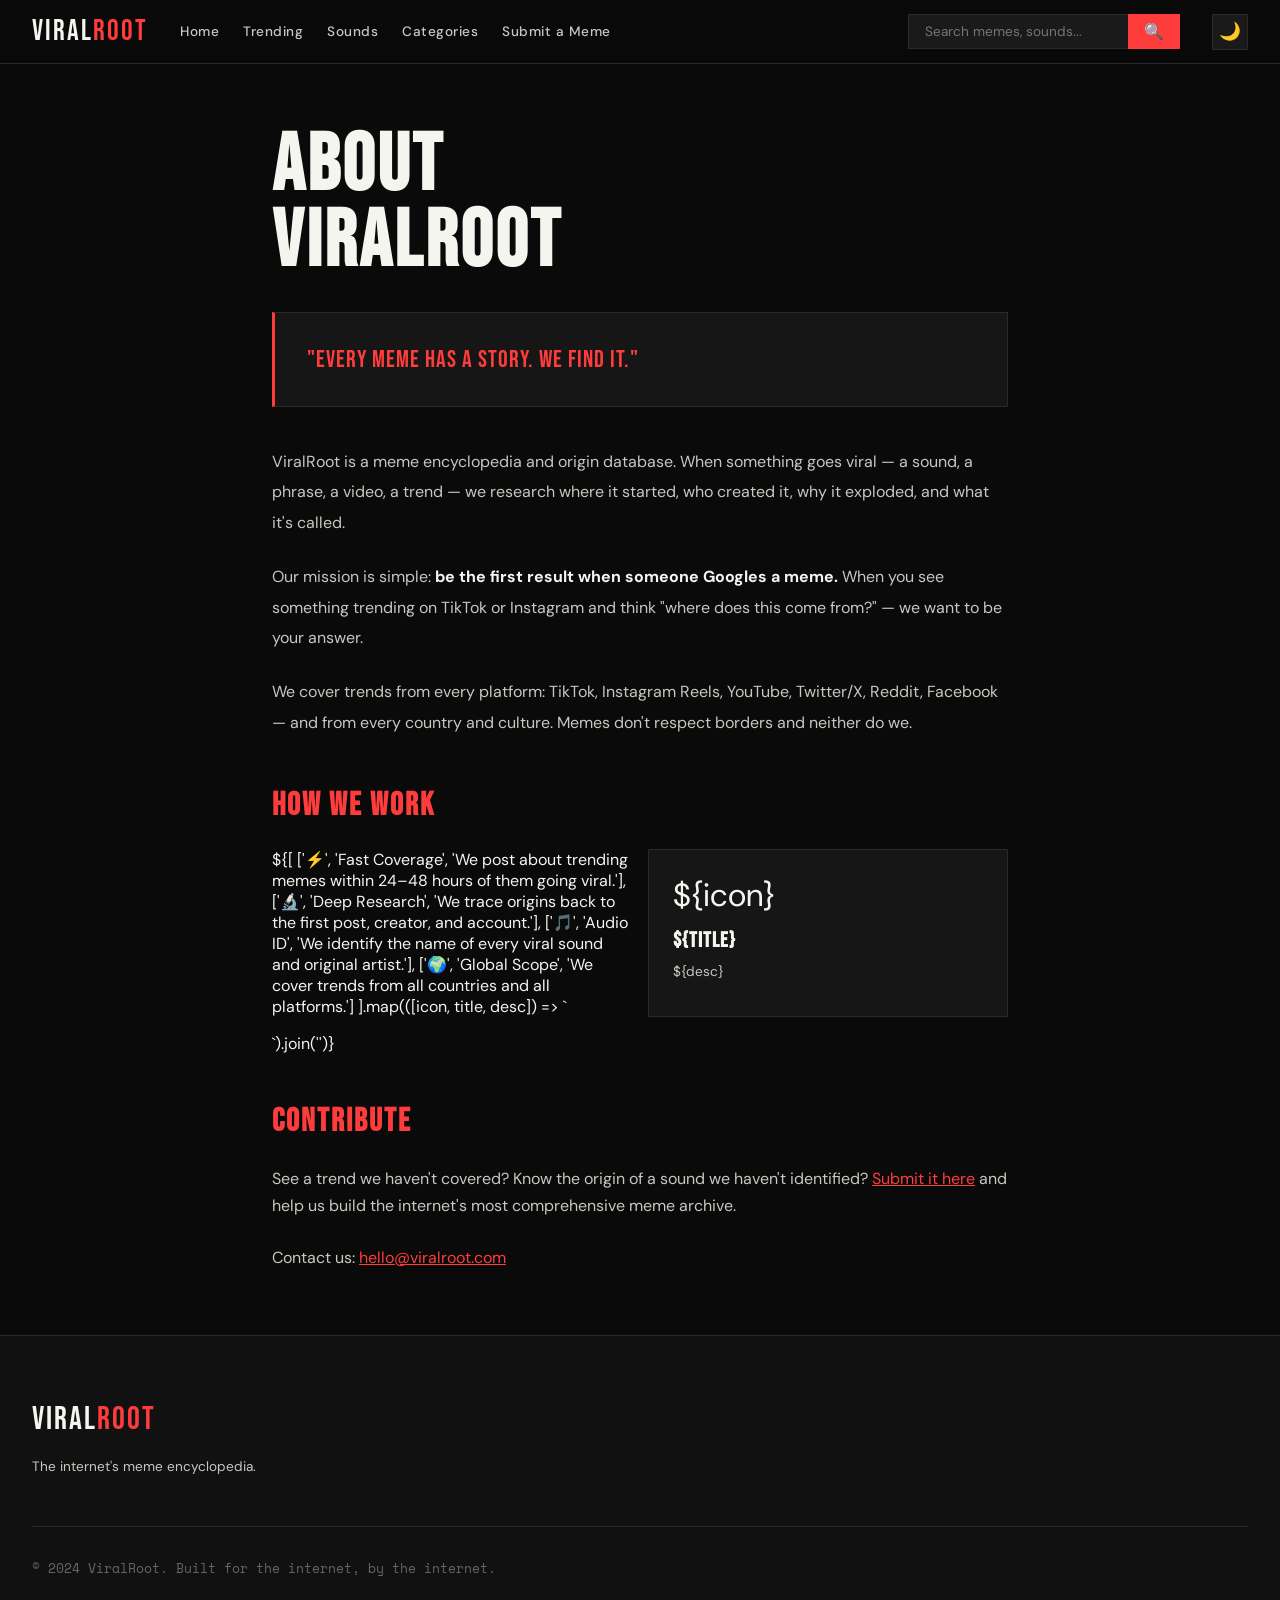
==== about.html @ 01e4698e "first commit" ====
<!DOCTYPE html>
<html lang="en">
<head>
  <meta charset="UTF-8"/>
  <meta name="viewport" content="width=device-width, initial-scale=1.0"/>
  <title>About ViralRoot — The Internet's Meme Encyclopedia</title>
  <meta name="description" content="ViralRoot documents the origin of every viral meme, trending sound, and internet trend. Built for the internet, by the internet."/>
  <link rel="preconnect" href="https://fonts.googleapis.com">
  <link href="https://fonts.googleapis.com/css2?family=Bebas+Neue&family=Space+Mono:ital,wght@0,400;0,700;1,400&family=DM+Sans:wght@300;400;500;600&display=swap" rel="stylesheet">
  <link rel="stylesheet" href="style.css"/>
</head>
<body class="dark-mode">
  <nav class="navbar">
    <a href="index.html" class="logo">VIRAL<span>ROOT</span></a>
    <div class="nav-links">
      <a href="index.html">Home</a>
      <a href="trending.html">Trending</a>
      <a href="sounds.html">Sounds</a>
      <a href="categories.html">Categories</a>
      <a href="submit.html">Submit a Meme</a>
    </div>
    <div class="nav-search">
      <input type="text" id="navSearch" placeholder="Search memes, sounds..." onkeyup="handleSearch(event)"/>
      <button onclick="goSearch()">🔍</button>
    </div>
    <button class="theme-toggle" onclick="toggleTheme()" id="themeBtn">🌙</button>
    <button class="hamburger" onclick="toggleMenu()">☰</button>
  </nav>

  <div style="max-width:800px;margin:0 auto;padding:4rem 2rem">
    <h1 style="font-family:var(--font-display);font-size:clamp(3rem,8vw,5rem);letter-spacing:3px;line-height:0.95;margin-bottom:2rem">ABOUT<br/>VIRALROOT</h1>

    <div style="background:var(--card);border:1px solid var(--border);border-left:3px solid var(--accent);padding:2rem;margin-bottom:2.5rem">
      <p style="font-family:var(--font-display);font-size:1.5rem;letter-spacing:1px;color:var(--accent)">"Every meme has a story. We find it."</p>
    </div>

    <div style="color:var(--text);line-height:1.9;font-size:1rem">
      <p style="margin-bottom:1.5rem">ViralRoot is a meme encyclopedia and origin database. When something goes viral — a sound, a phrase, a video, a trend — we research where it started, who created it, why it exploded, and what it's called.</p>
      <p style="margin-bottom:1.5rem">Our mission is simple: <strong style="color:var(--white)">be the first result when someone Googles a meme.</strong> When you see something trending on TikTok or Instagram and think "where does this come from?" — we want to be your answer.</p>
      <p style="margin-bottom:1.5rem">We cover trends from every platform: TikTok, Instagram Reels, YouTube, Twitter/X, Reddit, Facebook — and from every country and culture. Memes don't respect borders and neither do we.</p>
    </div>

    <h2 style="font-family:var(--font-display);font-size:2rem;letter-spacing:2px;margin:3rem 0 1.5rem;color:var(--accent)">HOW WE WORK</h2>
    <div style="display:grid;grid-template-columns:1fr 1fr;gap:1rem;margin-bottom:3rem">
      ${[
        ['⚡', 'Fast Coverage', 'We post about trending memes within 24–48 hours of them going viral.'],
        ['🔬', 'Deep Research', 'We trace origins back to the first post, creator, and account.'],
        ['🎵', 'Audio ID', 'We identify the name of every viral sound and original artist.'],
        ['🌍', 'Global Scope', 'We cover trends from all countries and all platforms.']
      ].map(([icon, title, desc]) => `
        <div style="background:var(--card);border:1px solid var(--border);padding:1.5rem">
          <div style="font-size:2rem;margin-bottom:0.75rem">${icon}</div>
          <h3 style="font-family:var(--font-display);font-size:1.3rem;letter-spacing:1px;margin-bottom:0.5rem">${title}</h3>
          <p style="color:var(--text);font-size:0.85rem;line-height:1.6">${desc}</p>
        </div>
      `).join('')}
    </div>

    <h2 style="font-family:var(--font-display);font-size:2rem;letter-spacing:2px;margin-bottom:1.5rem;color:var(--accent)">CONTRIBUTE</h2>
    <p style="color:var(--text);line-height:1.7;margin-bottom:1.5rem">See a trend we haven't covered? Know the origin of a sound we haven't identified? <a href="submit.html" style="color:var(--accent)">Submit it here</a> and help us build the internet's most comprehensive meme archive.</p>

    <p style="color:var(--text);line-height:1.7">Contact us: <a href="mailto:hello@viralroot.com" style="color:var(--accent)">hello@viralroot.com</a></p>
  </div>

  <footer class="footer">
    <div class="footer-top">
      <div class="footer-brand">
        <a href="index.html" class="logo">VIRAL<span>ROOT</span></a>
        <p>The internet's meme encyclopedia.</p>
      </div>
    </div>
    <div class="footer-bottom"><p>© 2024 ViralRoot. Built for the internet, by the internet.</p></div>
  </footer>

  <script src="data.js"></script>
  <script src="app.js"></script>
</body>
</html>
---- style.css ----
/* ===== VIRALROOT CSS ===== */
:root {
  --black: #0a0a0a;
  --dark: #111111;
  --dark2: #1a1a1a;
  --card: #161616;
  --border: #2a2a2a;
  --white: #f5f5f0;
  --accent: #ff3c3c;
  --accent2: #ff8c00;
  --yellow: #ffe135;
  --green: #00ff87;
  --text: #c8c8c0;
  --muted: #666;
  --font-display: 'Bebas Neue', sans-serif;
  --font-mono: 'Space Mono', monospace;
  --font-body: 'DM Sans', sans-serif;
}

* { margin: 0; padding: 0; box-sizing: border-box; }

html { scroll-behavior: smooth; }

body {
  background: var(--black);
  color: var(--white);
  font-family: var(--font-body);
  overflow-x: hidden;
}

/* ===== NAVBAR ===== */
.navbar {
  position: sticky; top: 0; z-index: 1000;
  display: flex; align-items: center; gap: 2rem;
  padding: 0 2rem; height: 64px;
  background: rgba(10,10,10,0.95);
  backdrop-filter: blur(10px);
  border-bottom: 1px solid var(--border);
}

.logo {
  font-family: var(--font-display);
  font-size: 1.8rem;
  color: var(--white);
  text-decoration: none;
  letter-spacing: 2px;
  white-space: nowrap;
}
.logo span { color: var(--accent); }

.nav-links {
  display: flex; gap: 1.5rem; flex: 1;
}
.nav-links a {
  color: var(--text);
  text-decoration: none;
  font-size: 0.85rem;
  font-weight: 500;
  letter-spacing: 0.5px;
  transition: color 0.2s;
  white-space: nowrap;
}
.nav-links a:hover, .nav-links a.active { color: var(--accent); }

.nav-search {
  display: flex; gap: 0;
}
.nav-search input {
  background: var(--dark2);
  border: 1px solid var(--border);
  border-right: none;
  color: var(--white);
  padding: 0.5rem 1rem;
  font-family: var(--font-body);
  font-size: 0.85rem;
  width: 220px;
  outline: none;
}
.nav-search input:focus { border-color: var(--accent); }
.nav-search button {
  background: var(--accent);
  border: none;
  padding: 0.5rem 1rem;
  cursor: pointer;
  font-size: 1rem;
  transition: background 0.2s;
}
.nav-search button:hover { background: #cc2a2a; }

.hamburger {
  display: none;
  background: none; border: none;
  color: var(--white); font-size: 1.5rem;
  cursor: pointer; margin-left: auto;
}

.mobile-menu {
  display: none;
  flex-direction: column;
  background: var(--dark);
  border-bottom: 1px solid var(--border);
  padding: 1rem 2rem;
}
.mobile-menu.open { display: flex; }
.mobile-menu a {
  color: var(--text);
  text-decoration: none;
  padding: 0.7rem 0;
  border-bottom: 1px solid var(--border);
  font-size: 1rem;
}
.mobile-menu a:last-child { border-bottom: none; }

/* ===== HERO ===== */
.hero {
  min-height: 90vh;
  display: flex;
  align-items: center;
  padding: 4rem 2rem;
  position: relative;
  overflow: hidden;
  background: var(--black);
}

.hero-noise {
  position: absolute; inset: 0;
  background-image: url("data:image/svg+xml,%3Csvg viewBox='0 0 256 256' xmlns='http://www.w3.org/2000/svg'%3E%3Cfilter id='noise'%3E%3CfeTurbulence type='fractalNoise' baseFrequency='0.9' numOctaves='4' stitchTiles='stitch'/%3E%3C/filter%3E%3Crect width='100%25' height='100%25' filter='url(%23noise)' opacity='0.04'/%3E%3C/svg%3E");
  opacity: 0.4;
  pointer-events: none;
}

.hero::before {
  content: '';
  position: absolute;
  top: -200px; right: -200px;
  width: 600px; height: 600px;
  background: radial-gradient(circle, rgba(255,60,60,0.12) 0%, transparent 70%);
  pointer-events: none;
}

.hero-content {
  flex: 1;
  max-width: 600px;
  animation: fadeUp 0.8s ease forwards;
}

.hero-tag {
  display: inline-block;
  background: rgba(255,60,60,0.1);
  border: 1px solid rgba(255,60,60,0.3);
  color: var(--accent);
  font-family: var(--font-mono);
  font-size: 0.75rem;
  padding: 0.4rem 1rem;
  letter-spacing: 1px;
  margin-bottom: 1.5rem;
}

.hero h1 {
  font-family: var(--font-display);
  font-size: clamp(4rem, 10vw, 8rem);
  line-height: 0.9;
  letter-spacing: 2px;
  margin-bottom: 1.5rem;
}

.hero h1 .accent { color: var(--accent); }

.hero p {
  font-size: 1.1rem;
  color: var(--text);
  line-height: 1.7;
  margin-bottom: 2rem;
  max-width: 480px;
}

.hero-search {
  display: flex;
  max-width: 500px;
  margin-bottom: 1.5rem;
}
.hero-search input {
  flex: 1;
  background: var(--dark2);
  border: 2px solid var(--border);
  border-right: none;
  color: var(--white);
  padding: 1rem 1.5rem;
  font-family: var(--font-body);
  font-size: 1rem;
  outline: none;
  transition: border-color 0.2s;
}
.hero-search input:focus { border-color: var(--accent); }
.hero-search button {
  background: var(--accent);
  border: none;
  padding: 1rem 2rem;
  color: var(--white);
  font-family: var(--font-display);
  font-size: 1.2rem;
  letter-spacing: 2px;
  cursor: pointer;
  transition: background 0.2s;
}
.hero-search button:hover { background: #cc2a2a; }

.hero-tags {
  display: flex; flex-wrap: wrap; gap: 0.5rem;
}
.hero-tags span {
  background: var(--dark2);
  border: 1px solid var(--border);
  color: var(--text);
  font-family: var(--font-mono);
  font-size: 0.75rem;
  padding: 0.35rem 0.75rem;
  cursor: pointer;
  transition: all 0.2s;
}
.hero-tags span:hover {
  border-color: var(--accent);
  color: var(--accent);
  background: rgba(255,60,60,0.05);
}

.hero-visual {
  flex: 1;
  position: relative;
  height: 500px;
  display: flex;
  align-items: center;
  justify-content: center;
}

.big-emoji {
  font-size: 10rem;
  animation: float 4s ease-in-out infinite;
  filter: drop-shadow(0 0 60px rgba(255,60,60,0.3));
}

.floating-card {
  position: absolute;
  background: var(--card);
  border: 1px solid var(--border);
  padding: 0.75rem 1.25rem;
  font-family: var(--font-mono);
  font-size: 0.8rem;
  font-weight: 700;
  letter-spacing: 1px;
  white-space: nowrap;
}
.c1 { top: 15%; left: 5%; color: var(--accent); border-color: var(--accent); animation: float 3s ease-in-out infinite; }
.c2 { top: 40%; right: 5%; color: var(--green); border-color: var(--green); animation: float 3.5s 0.5s ease-in-out infinite; }
.c3 { bottom: 20%; left: 10%; color: var(--yellow); border-color: var(--yellow); animation: float 4s 1s ease-in-out infinite; }

/* ===== TICKER ===== */
.ticker {
  background: var(--accent);
  padding: 0.75rem 0;
  overflow: hidden;
  white-space: nowrap;
}
.ticker-inner {
  display: inline-flex;
  gap: 2rem;
  animation: ticker 25s linear infinite;
  font-family: var(--font-mono);
  font-size: 0.85rem;
  font-weight: 700;
  letter-spacing: 1px;
  color: var(--white);
}
.ticker-inner span { flex-shrink: 0; }

/* ===== SECTIONS ===== */
.section {
  padding: 5rem 2rem;
  max-width: 1400px;
  margin: 0 auto;
}

.dark-section {
  background: var(--dark);
  max-width: 100%;
  padding: 5rem 2rem;
}
.dark-section > * { max-width: 1400px; margin-left: auto; margin-right: auto; }

.section-header {
  display: flex;
  justify-content: space-between;
  align-items: center;
  margin-bottom: 2.5rem;
}
.section-header h2 {
  font-family: var(--font-display);
  font-size: clamp(1.8rem, 4vw, 2.5rem);
  letter-spacing: 2px;
}
.see-all {
  color: var(--accent);
  text-decoration: none;
  font-family: var(--font-mono);
  font-size: 0.85rem;
  font-weight: 700;
  transition: letter-spacing 0.2s;
}
.see-all:hover { letter-spacing: 2px; }

/* ===== FEATURED GRID ===== */
.featured-grid {
  display: grid;
  grid-template-columns: repeat(auto-fit, minmax(320px, 1fr));
  gap: 1.5rem;
}

.featured-card {
  background: var(--card);
  border: 1px solid var(--border);
  cursor: pointer;
  transition: transform 0.2s, border-color 0.2s;
  overflow: hidden;
  text-decoration: none;
  color: inherit;
  display: block;
}
.featured-card:hover {
  transform: translateY(-4px);
  border-color: var(--accent);
}
.featured-card-img {
  height: 180px;
  background: var(--dark2);
  display: flex;
  align-items: center;
  justify-content: center;
  font-size: 5rem;
  position: relative;
  overflow: hidden;
}
.featured-card-img::after {
  content: '';
  position: absolute; inset: 0;
  background: linear-gradient(to bottom, transparent 50%, var(--card));
}
.featured-card-body { padding: 1.25rem; }
.featured-card-platform {
  font-family: var(--font-mono);
  font-size: 0.7rem;
  letter-spacing: 2px;
  color: var(--accent);
  margin-bottom: 0.5rem;
}
.featured-card h3 {
  font-family: var(--font-display);
  font-size: 1.4rem;
  letter-spacing: 1px;
  margin-bottom: 0.5rem;
  line-height: 1.2;
}
.featured-card p {
  color: var(--text);
  font-size: 0.85rem;
  line-height: 1.6;
}
.featured-card-meta {
  margin-top: 1rem;
  display: flex;
  justify-content: space-between;
  font-family: var(--font-mono);
  font-size: 0.7rem;
  color: var(--muted);
}

/* ===== MEME GRID ===== */
.meme-grid {
  display: grid;
  grid-template-columns: repeat(auto-fill, minmax(280px, 1fr));
  gap: 1rem;
  max-width: 1400px;
  margin: 0 auto;
}

.meme-card {
  background: var(--card);
  border: 1px solid var(--border);
  padding: 1.25rem;
  cursor: pointer;
  transition: all 0.2s;
  text-decoration: none;
  color: inherit;
  display: block;
}
.meme-card:hover {
  border-color: var(--accent);
  background: #1e1010;
}
.meme-card-top {
  display: flex;
  justify-content: space-between;
  align-items: flex-start;
  margin-bottom: 0.75rem;
}
.meme-card-emoji { font-size: 2.5rem; }
.meme-card-badge {
  font-family: var(--font-mono);
  font-size: 0.65rem;
  padding: 0.25rem 0.6rem;
  letter-spacing: 1px;
  font-weight: 700;
}
.badge-hot { background: var(--accent); color: var(--white); }
.badge-new { background: var(--green); color: var(--black); }
.badge-classic { background: var(--yellow); color: var(--black); }

.meme-card h3 {
  font-family: var(--font-display);
  font-size: 1.3rem;
  letter-spacing: 1px;
  margin-bottom: 0.4rem;
}
.meme-card p {
  color: var(--text);
  font-size: 0.82rem;
  line-height: 1.5;
  margin-bottom: 0.75rem;
}
.meme-card-footer {
  display: flex;
  gap: 0.5rem;
  flex-wrap: wrap;
}
.meme-tag {
  background: var(--dark2);
  border: 1px solid var(--border);
  font-size: 0.7rem;
  font-family: var(--font-mono);
  padding: 0.2rem 0.5rem;
  color: var(--text);
}

/* ===== SOUNDS GRID ===== */
.sounds-grid {
  display: grid;
  grid-template-columns: repeat(auto-fill, minmax(280px, 1fr));
  gap: 1rem;
}

.sound-card {
  background: var(--card);
  border: 1px solid var(--border);
  padding: 1.25rem;
  display: flex;
  gap: 1rem;
  align-items: center;
  cursor: pointer;
  transition: all 0.2s;
  text-decoration: none;
  color: inherit;
}
.sound-card:hover {
  border-color: var(--green);
  background: #0a1a0f;
}
.sound-icon {
  width: 56px; height: 56px;
  background: rgba(0,255,135,0.1);
  border: 1px solid var(--green);
  display: flex; align-items: center; justify-content: center;
  font-size: 1.5rem;
  flex-shrink: 0;
}
.sound-info h4 {
  font-family: var(--font-display);
  font-size: 1.1rem;
  letter-spacing: 1px;
  margin-bottom: 0.25rem;
}
.sound-info p {
  font-size: 0.78rem;
  color: var(--text);
  line-height: 1.4;
}
.sound-platform {
  font-family: var(--font-mono);
  font-size: 0.65rem;
  color: var(--green);
  letter-spacing: 1px;
  margin-top: 0.3rem;
}

/* ===== PLATFORMS ===== */
.platforms-section {
  text-align: center;
}
.platforms-section h2 {
  font-family: var(--font-display);
  font-size: clamp(2rem, 5vw, 3rem);
  letter-spacing: 3px;
  margin-bottom: 3rem;
}
.platforms-grid {
  display: grid;
  grid-template-columns: repeat(auto-fit, minmax(160px, 1fr));
  gap: 1rem;
  max-width: 900px;
  margin: 0 auto;
}
.platform-card {
  background: var(--card);
  border: 1px solid var(--border);
  padding: 2rem 1rem;
  display: flex;
  flex-direction: column;
  align-items: center;
  gap: 0.75rem;
  cursor: pointer;
  transition: all 0.2s;
  font-family: var(--font-mono);
  font-size: 0.85rem;
  font-weight: 700;
  letter-spacing: 1px;
}
.platform-card:hover {
  border-color: var(--accent);
  transform: translateY(-3px);
}
.platform-icon { font-size: 2.5rem; }

/* ===== WHY ===== */
.why-section {
  text-align: center;
}
.why-section h2 {
  font-family: var(--font-display);
  font-size: clamp(2.5rem, 6vw, 4rem);
  letter-spacing: 4px;
  margin-bottom: 3rem;
}
.why-grid {
  display: grid;
  grid-template-columns: repeat(auto-fit, minmax(200px, 1fr));
  gap: 1.5rem;
}
.why-card {
  background: var(--card);
  border: 1px solid var(--border);
  padding: 2rem 1.5rem;
  text-align: left;
}
.why-icon {
  font-size: 2rem;
  margin-bottom: 1rem;
}
.why-card h3 {
  font-family: var(--font-display);
  font-size: 1.4rem;
  letter-spacing: 1px;
  margin-bottom: 0.75rem;
}
.why-card p {
  color: var(--text);
  font-size: 0.85rem;
  line-height: 1.7;
}

/* ===== NEWSLETTER ===== */
.newsletter-section {
  background: var(--accent);
  padding: 5rem 2rem;
  text-align: center;
}
.newsletter-section h2 {
  font-family: var(--font-display);
  font-size: clamp(2rem, 5vw, 3.5rem);
  letter-spacing: 3px;
  margin-bottom: 1rem;
  color: var(--white);
}
.newsletter-section p {
  color: rgba(255,255,255,0.8);
  font-size: 1.1rem;
  margin-bottom: 2rem;
}
.newsletter-form {
  display: flex;
  max-width: 500px;
  margin: 0 auto 1rem;
}
.newsletter-form input {
  flex: 1;
  background: rgba(255,255,255,0.15);
  border: 2px solid rgba(255,255,255,0.4);
  border-right: none;
  color: var(--white);
  padding: 1rem 1.5rem;
  font-size: 1rem;
  font-family: var(--font-body);
  outline: none;
}
.newsletter-form input::placeholder { color: rgba(255,255,255,0.6); }
.newsletter-form button {
  background: var(--white);
  border: none;
  padding: 1rem 1.75rem;
  color: var(--accent);
  font-family: var(--font-display);
  font-size: 1.1rem;
  letter-spacing: 2px;
  cursor: pointer;
  transition: background 0.2s;
}
.newsletter-form button:hover { background: var(--yellow); color: var(--black); }
.newsletter-msg {
  font-family: var(--font-mono);
  font-size: 0.85rem;
  color: var(--white);
  min-height: 1.5em;
}

/* ===== FOOTER ===== */
.footer {
  background: var(--dark);
  border-top: 1px solid var(--border);
  padding: 4rem 2rem 2rem;
}
.footer-top {
  display: grid;
  grid-template-columns: 2fr 1fr 1fr 1fr;
  gap: 3rem;
  margin-bottom: 3rem;
}
.footer-brand .logo { font-size: 2rem; margin-bottom: 1rem; display: block; }
.footer-brand p {
  color: var(--text);
  font-size: 0.85rem;
  line-height: 1.7;
  max-width: 280px;
}
.footer-links h4 {
  font-family: var(--font-mono);
  font-size: 0.75rem;
  letter-spacing: 2px;
  color: var(--muted);
  margin-bottom: 1rem;
}
.footer-links a {
  display: block;
  color: var(--text);
  text-decoration: none;
  font-size: 0.9rem;
  margin-bottom: 0.6rem;
  transition: color 0.2s;
}
.footer-links a:hover { color: var(--accent); }
.footer-bottom {
  border-top: 1px solid var(--border);
  padding-top: 2rem;
  display: flex;
  justify-content: space-between;
  color: var(--muted);
  font-size: 0.8rem;
  font-family: var(--font-mono);
  flex-wrap: wrap;
  gap: 0.5rem;
}

/* ===== MEME DETAIL PAGE ===== */
.meme-detail {
  max-width: 900px;
  margin: 0 auto;
  padding: 3rem 2rem;
}
.meme-detail-header {
  margin-bottom: 2rem;
}
.detail-breadcrumb {
  font-family: var(--font-mono);
  font-size: 0.75rem;
  color: var(--muted);
  margin-bottom: 1.5rem;
}
.detail-breadcrumb a { color: var(--accent); text-decoration: none; }
.detail-badges {
  display: flex;
  gap: 0.5rem;
  margin-bottom: 1rem;
  flex-wrap: wrap;
}
.detail-badge {
  font-family: var(--font-mono);
  font-size: 0.7rem;
  letter-spacing: 1px;
  padding: 0.3rem 0.7rem;
  font-weight: 700;
}
.meme-detail h1 {
  font-family: var(--font-display);
  font-size: clamp(2.5rem, 7vw, 5rem);
  letter-spacing: 2px;
  line-height: 0.95;
  margin-bottom: 1rem;
}
.meme-detail-meta {
  display: flex;
  gap: 2rem;
  flex-wrap: wrap;
  font-family: var(--font-mono);
  font-size: 0.75rem;
  color: var(--muted);
  margin-bottom: 2rem;
  padding-bottom: 2rem;
  border-bottom: 1px solid var(--border);
}
.detail-meta-item span { color: var(--text); font-weight: 700; }

.detail-hero-emoji {
  font-size: 8rem;
  text-align: center;
  padding: 3rem;
  background: var(--dark2);
  border: 1px solid var(--border);
  margin-bottom: 2rem;
}

.detail-section {
  margin-bottom: 2.5rem;
}
.detail-section h2 {
  font-family: var(--font-display);
  font-size: 1.8rem;
  letter-spacing: 2px;
  margin-bottom: 1rem;
  color: var(--accent);
  border-left: 3px solid var(--accent);
  padding-left: 1rem;
}
.detail-section p {
  color: var(--text);
  line-height: 1.8;
  font-size: 1rem;
}

.origin-box {
  background: var(--dark2);
  border: 1px solid var(--border);
  border-left: 3px solid var(--yellow);
  padding: 1.5rem;
  margin-bottom: 2rem;
}
.origin-box h3 {
  font-family: var(--font-mono);
  font-size: 0.75rem;
  letter-spacing: 2px;
  color: var(--yellow);
  margin-bottom: 0.75rem;
}
.origin-box p {
  color: var(--white);
  line-height: 1.7;
}

.audio-box {
  background: rgba(0,255,135,0.05);
  border: 1px solid var(--green);
  padding: 1.5rem;
  display: flex;
  align-items: center;
  gap: 1.5rem;
  margin-bottom: 2rem;
}
.audio-play-btn {
  width: 60px; height: 60px;
  background: var(--green);
  border-radius: 50%;
  display: flex;
  align-items: center;
  justify-content: center;
  font-size: 1.5rem;
  cursor: pointer;
  flex-shrink: 0;
  transition: transform 0.2s;
}
.audio-play-btn:hover { transform: scale(1.1); }
.audio-info h4 {
  font-family: var(--font-display);
  font-size: 1.4rem;
  letter-spacing: 1px;
  margin-bottom: 0.3rem;
}
.audio-info p {
  color: var(--text);
  font-size: 0.85rem;
}
.audio-info .audio-artist { color: var(--green); font-family: var(--font-mono); font-size: 0.75rem; }

.viral-posts-grid {
  display: grid;
  grid-template-columns: repeat(auto-fill, minmax(200px, 1fr));
  gap: 1rem;
  margin-top: 1rem;
}
.viral-post {
  background: var(--dark2);
  border: 1px solid var(--border);
  padding: 1rem;
  font-size: 0.82rem;
  color: var(--text);
  line-height: 1.5;
}
.viral-post .post-account {
  font-family: var(--font-mono);
  font-size: 0.7rem;
  color: var(--accent);
  margin-bottom: 0.5rem;
}
.viral-post .post-stats {
  font-family: var(--font-mono);
  font-size: 0.7rem;
  color: var(--muted);
  margin-top: 0.5rem;
}

/* ===== SEARCH RESULTS ===== */
.search-page {
  max-width: 1000px;
  margin: 0 auto;
  padding: 3rem 2rem;
}
.search-title {
  font-family: var(--font-display);
  font-size: 2.5rem;
  letter-spacing: 2px;
  margin-bottom: 0.5rem;
}
.search-subtitle {
  color: var(--text);
  font-family: var(--font-mono);
  font-size: 0.85rem;
  margin-bottom: 2rem;
}
.search-bar {
  display: flex;
  margin-bottom: 3rem;
}
.search-bar input {
  flex: 1;
  background: var(--dark2);
  border: 2px solid var(--border);
  border-right: none;
  color: var(--white);
  padding: 1rem 1.5rem;
  font-family: var(--font-body);
  font-size: 1.1rem;
  outline: none;
}
.search-bar input:focus { border-color: var(--accent); }
.search-bar button {
  background: var(--accent);
  border: none;
  padding: 1rem 2rem;
  color: var(--white);
  font-family: var(--font-display);
  font-size: 1.2rem;
  letter-spacing: 2px;
  cursor: pointer;
}
.search-results { display: flex; flex-direction: column; gap: 1rem; }
.search-result-item {
  background: var(--card);
  border: 1px solid var(--border);
  padding: 1.25rem;
  display: flex;
  gap: 1rem;
  cursor: pointer;
  transition: border-color 0.2s;
  text-decoration: none;
  color: inherit;
}
.search-result-item:hover { border-color: var(--accent); }
.search-result-emoji { font-size: 3rem; flex-shrink: 0; }
.search-result-body h3 {
  font-family: var(--font-display);
  font-size: 1.4rem;
  letter-spacing: 1px;
  margin-bottom: 0.3rem;
}
.search-result-body p {
  color: var(--text);
  font-size: 0.85rem;
  line-height: 1.5;
}
.search-result-meta {
  font-family: var(--font-mono);
  font-size: 0.7rem;
  color: var(--muted);
  margin-top: 0.5rem;
}
.no-results {
  text-align: center;
  padding: 4rem;
  color: var(--text);
  font-family: var(--font-mono);
}
.no-results h3 {
  font-family: var(--font-display);
  font-size: 2rem;
  margin-bottom: 1rem;
}

/* ===== SUBMIT PAGE ===== */
.submit-page {
  max-width: 700px;
  margin: 0 auto;
  padding: 3rem 2rem;
}
.submit-page h1 {
  font-family: var(--font-display);
  font-size: 3rem;
  letter-spacing: 3px;
  margin-bottom: 0.5rem;
}
.submit-page > p {
  color: var(--text);
  margin-bottom: 3rem;
  line-height: 1.7;
}
.form-group {
  margin-bottom: 1.5rem;
}
.form-group label {
  display: block;
  font-family: var(--font-mono);
  font-size: 0.75rem;
  letter-spacing: 2px;
  color: var(--accent);
  margin-bottom: 0.5rem;
}
.form-group input,
.form-group textarea,
.form-group select {
  width: 100%;
  background: var(--dark2);
  border: 1px solid var(--border);
  color: var(--white);
  padding: 0.9rem 1.2rem;
  font-family: var(--font-body);
  font-size: 0.95rem;
  outline: none;
  transition: border-color 0.2s;
}
.form-group input:focus,
.form-group textarea:focus,
.form-group select:focus { border-color: var(--accent); }
.form-group textarea { resize: vertical; min-height: 120px; }
.form-group select option { background: var(--dark2); }
.submit-btn {
  background: var(--accent);
  border: none;
  padding: 1.2rem 3rem;
  color: var(--white);
  font-family: var(--font-display);
  font-size: 1.5rem;
  letter-spacing: 3px;
  cursor: pointer;
  transition: background 0.2s;
  width: 100%;
}
.submit-btn:hover { background: #cc2a2a; }
.submit-success {
  background: rgba(0,255,135,0.1);
  border: 1px solid var(--green);
  padding: 1.5rem;
  color: var(--green);
  font-family: var(--font-mono);
  text-align: center;
  display: none;
}

/* ===== TRENDING PAGE ===== */
.trending-page {
  max-width: 1400px;
  margin: 0 auto;
  padding: 3rem 2rem;
}
.page-hero {
  margin-bottom: 3rem;
}
.page-hero h1 {
  font-family: var(--font-display);
  font-size: clamp(3rem, 8vw, 6rem);
  letter-spacing: 3px;
  line-height: 0.95;
  margin-bottom: 1rem;
}
.page-hero p {
  color: var(--text);
  font-size: 1.1rem;
  max-width: 500px;
}
.filter-bar {
  display: flex;
  gap: 0.5rem;
  margin-bottom: 2.5rem;
  flex-wrap: wrap;
}
.filter-btn {
  background: var(--card);
  border: 1px solid var(--border);
  color: var(--text);
  padding: 0.5rem 1.2rem;
  font-family: var(--font-mono);
  font-size: 0.78rem;
  letter-spacing: 1px;
  cursor: pointer;
  transition: all 0.2s;
}
.filter-btn:hover, .filter-btn.active {
  background: var(--accent);
  border-color: var(--accent);
  color: var(--white);
}

/* ===== SOUNDS PAGE ===== */
.sounds-page {
  max-width: 1200px;
  margin: 0 auto;
  padding: 3rem 2rem;
}
.sounds-big-grid {
  display: grid;
  grid-template-columns: repeat(auto-fill, minmax(320px, 1fr));
  gap: 1.25rem;
}
.sound-detail-card {
  background: var(--card);
  border: 1px solid var(--border);
  padding: 1.5rem;
  transition: all 0.2s;
  cursor: pointer;
  text-decoration: none;
  color: inherit;
  display: block;
}
.sound-detail-card:hover { border-color: var(--green); }
.sound-header {
  display: flex;
  align-items: center;
  gap: 1rem;
  margin-bottom: 1rem;
}
.sound-wave {
  display: flex;
  gap: 3px;
  align-items: flex-end;
  height: 30px;
}
.sound-wave span {
  width: 4px;
  background: var(--green);
  border-radius: 2px;
  animation: wave 1s ease-in-out infinite;
}
.sound-wave span:nth-child(2) { animation-delay: 0.1s; }
.sound-wave span:nth-child(3) { animation-delay: 0.2s; }
.sound-wave span:nth-child(4) { animation-delay: 0.3s; }
.sound-wave span:nth-child(5) { animation-delay: 0.4s; }

/* ===== ANIMATIONS ===== */
@keyframes fadeUp {
  from { opacity: 0; transform: translateY(30px); }
  to { opacity: 1; transform: translateY(0); }
}
@keyframes float {
  0%, 100% { transform: translateY(0); }
  50% { transform: translateY(-15px); }
}
@keyframes ticker {
  0% { transform: translateX(0); }
  100% { transform: translateX(-50%); }
}
@keyframes wave {
  0%, 100% { height: 8px; }
  50% { height: 28px; }
}

/* ===== RESPONSIVE ===== */
@media (max-width: 1024px) {
  .footer-top { grid-template-columns: 1fr 1fr; }
}
@media (max-width: 768px) {
  .nav-links, .nav-search { display: none; }
  .hamburger { display: block; }
  .hero { flex-direction: column; min-height: auto; padding: 3rem 1.5rem; }
  .hero-visual { display: none; }
  .footer-top { grid-template-columns: 1fr 1fr; }
  .footer-bottom { flex-direction: column; }
  .section { padding: 3rem 1.5rem; }
  .newsletter-form { flex-direction: column; }
  .newsletter-form input { border-right: 2px solid rgba(255,255,255,0.4); border-bottom: none; }
}
@media (max-width: 480px) {
  .footer-top { grid-template-columns: 1fr; }
  .featured-grid { grid-template-columns: 1fr; }
}

/* ===== DARK / LIGHT MODE ===== */
body.dark-mode {
  --black: #0a0a0a;
  --dark: #111111;
  --dark2: #1a1a1a;
  --card: #161616;
  --border: #2a2a2a;
  --white: #f5f5f0;
  --text: #c8c8c0;
  --muted: #666;
}
body.light-mode {
  --black: #f0f0ec;
  --dark: #e8e8e4;
  --dark2: #dcdcd8;
  --card: #ffffff;
  --border: #d0d0cc;
  --white: #111111;
  --text: #444440;
  --muted: #999;
  background: #f0f0ec;
  color: #111111;
}
body.light-mode .navbar { background: rgba(240,240,236,0.95); }
body.light-mode .ticker { background: var(--accent); }
body.light-mode .hero::before { background: radial-gradient(circle, rgba(255,60,60,0.08) 0%, transparent 70%); }
body.light-mode .featured-card { box-shadow: 0 2px 12px rgba(0,0,0,0.08); }
body.light-mode .meme-card:hover { background: #fff0f0; }
body.light-mode .sound-card:hover { background: #f0fff6; }

.theme-toggle {
  background: var(--dark2);
  border: 1px solid var(--border);
  color: var(--white);
  font-size: 1.1rem;
  width: 36px; height: 36px;
  cursor: pointer;
  transition: all 0.2s;
  display: flex; align-items: center; justify-content: center;
}
.theme-toggle:hover { border-color: var(--accent); }

/* ===== MEME OF THE DAY ===== */
.motd-section {
  padding: 0 2rem 3rem;
}
.motd-container {
  background: linear-gradient(135deg, rgba(255,60,60,0.15) 0%, rgba(255,140,0,0.1) 100%);
  border: 2px solid var(--accent);
  padding: 2.5rem;
  display: flex;
  gap: 2rem;
  align-items: center;
  position: relative;
  overflow: hidden;
}
.motd-container::before {
  content: 'MEME OF THE DAY';
  position: absolute;
  top: 0.75rem; right: 1.5rem;
  font-family: var(--font-mono);
  font-size: 0.7rem;
  letter-spacing: 3px;
  color: var(--accent);
  font-weight: 700;
}
.motd-emoji { font-size: 5rem; flex-shrink: 0; }
.motd-content { flex: 1; }
.motd-content h2 {
  font-family: var(--font-display);
  font-size: clamp(2rem, 5vw, 3.5rem);
  letter-spacing: 2px;
  line-height: 1;
  margin-bottom: 0.75rem;
}
.motd-content p {
  color: var(--text);
  font-size: 0.95rem;
  line-height: 1.7;
  margin-bottom: 1.25rem;
  max-width: 500px;
}
.motd-btn {
  display: inline-block;
  background: var(--accent);
  color: var(--white);
  text-decoration: none;
  padding: 0.75rem 2rem;
  font-family: var(--font-display);
  font-size: 1.1rem;
  letter-spacing: 2px;
  transition: background 0.2s;
}
.motd-btn:hover { background: #cc2a2a; }
.motd-meta {
  font-family: var(--font-mono);
  font-size: 0.7rem;
  color: var(--muted);
  margin-top: 0.5rem;
}

/* ===== SOCIAL SHARE BAR (floating) ===== */
.share-bar {
  position: fixed;
  right: 1.5rem;
  top: 50%;
  transform: translateY(-50%);
  display: flex;
  flex-direction: column;
  align-items: center;
  gap: 0.5rem;
  z-index: 500;
}
.share-label {
  font-family: var(--font-mono);
  font-size: 0.6rem;
  letter-spacing: 2px;
  color: var(--muted);
  writing-mode: vertical-rl;
  margin-bottom: 0.25rem;
}
.share-btn {
  width: 44px; height: 44px;
  border: 1px solid var(--border);
  background: var(--card);
  color: var(--white);
  font-size: 1rem;
  cursor: pointer;
  transition: all 0.2s;
  display: flex; align-items: center; justify-content: center;
}
.share-btn:hover { transform: scale(1.1); }
.share-twitter:hover { background: #000; border-color: #fff; }
.share-whatsapp:hover { background: #25d366; border-color: #25d366; }
.share-copy:hover { background: var(--accent); border-color: var(--accent); }
.share-reddit:hover { background: #ff4500; border-color: #ff4500; }

@media (max-width: 900px) {
  .share-bar { display: none; }
}

/* ===== DISQUS WRAP ===== */
.disqus-wrap {
  background: var(--dark);
  border-top: 1px solid var(--border);
  padding: 4rem 2rem;
}

/* ===== AD SLOT ===== */
.ad-slot {
  max-width: 900px;
  margin: 0 auto 2rem;
  padding: 0 2rem;
  text-align: center;
  min-height: 100px;
  background: var(--dark2);
  border: 1px dashed var(--border);
  display: flex; align-items: center; justify-content: center;
  color: var(--muted);
  font-family: var(--font-mono);
  font-size: 0.7rem;
  letter-spacing: 1px;
}
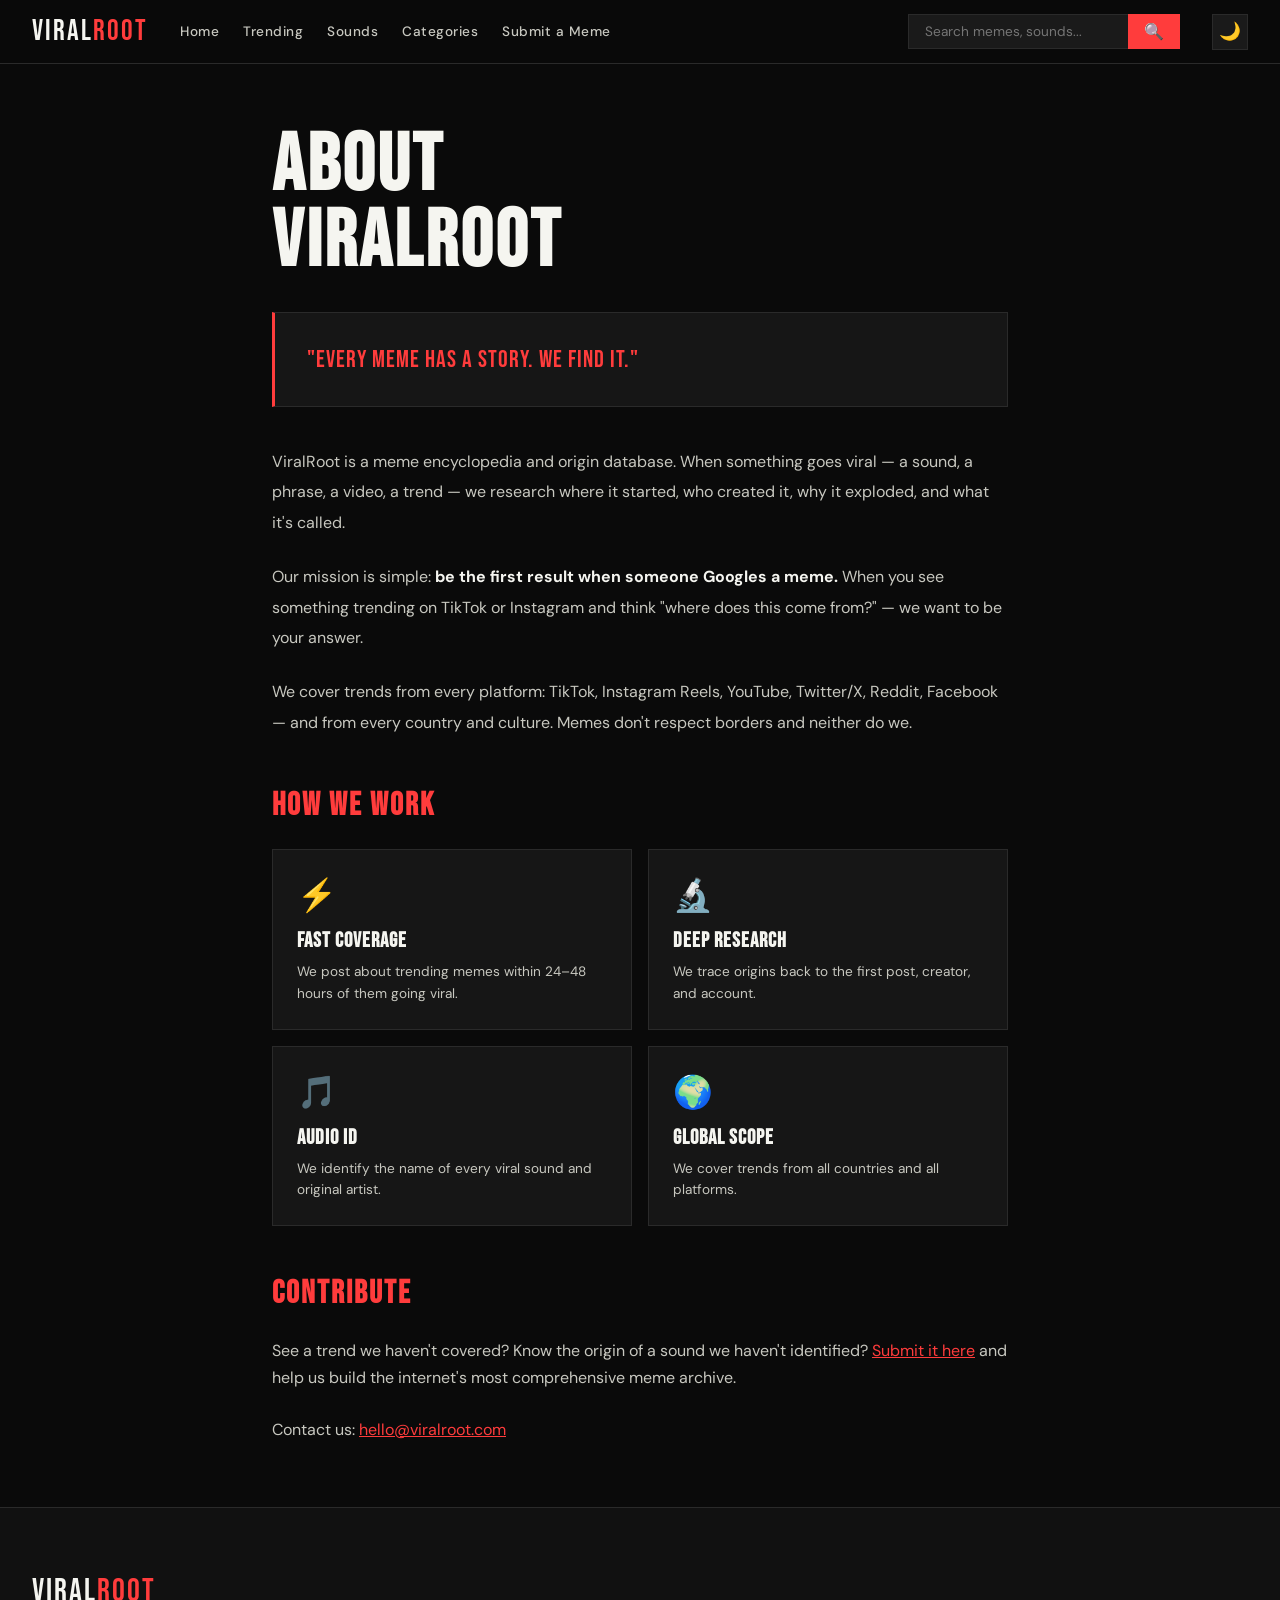
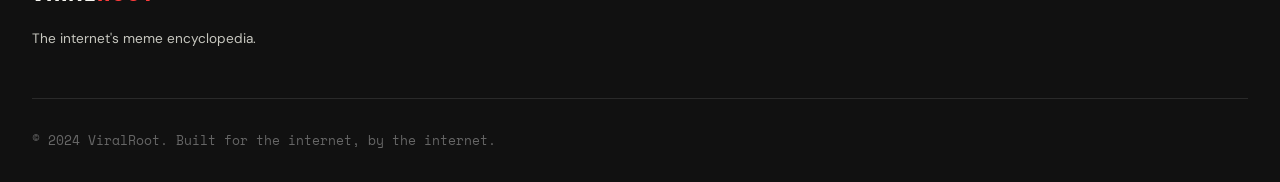
==== commit b7546a85: "anitgravity changes" ====
--- a/about.html
+++ b/about.html
@@ -26,6 +26,13 @@
     <button class="theme-toggle" onclick="toggleTheme()" id="themeBtn">🌙</button>
     <button class="hamburger" onclick="toggleMenu()">☰</button>
   </nav>
+  <div class="mobile-menu" id="mobileMenu">
+    <a href="index.html">Home</a>
+    <a href="trending.html">Trending</a>
+    <a href="sounds.html">Sounds</a>
+    <a href="categories.html">Categories</a>
+    <a href="submit.html">Submit a Meme</a>
+  </div>
 
   <div style="max-width:800px;margin:0 auto;padding:4rem 2rem">
     <h1 style="font-family:var(--font-display);font-size:clamp(3rem,8vw,5rem);letter-spacing:3px;line-height:0.95;margin-bottom:2rem">ABOUT<br/>VIRALROOT</h1>
@@ -42,18 +49,26 @@
 
     <h2 style="font-family:var(--font-display);font-size:2rem;letter-spacing:2px;margin:3rem 0 1.5rem;color:var(--accent)">HOW WE WORK</h2>
     <div style="display:grid;grid-template-columns:1fr 1fr;gap:1rem;margin-bottom:3rem">
-      ${[
-        ['⚡', 'Fast Coverage', 'We post about trending memes within 24–48 hours of them going viral.'],
-        ['🔬', 'Deep Research', 'We trace origins back to the first post, creator, and account.'],
-        ['🎵', 'Audio ID', 'We identify the name of every viral sound and original artist.'],
-        ['🌍', 'Global Scope', 'We cover trends from all countries and all platforms.']
-      ].map(([icon, title, desc]) => `
-        <div style="background:var(--card);border:1px solid var(--border);padding:1.5rem">
-          <div style="font-size:2rem;margin-bottom:0.75rem">${icon}</div>
-          <h3 style="font-family:var(--font-display);font-size:1.3rem;letter-spacing:1px;margin-bottom:0.5rem">${title}</h3>
-          <p style="color:var(--text);font-size:0.85rem;line-height:1.6">${desc}</p>
-        </div>
-      `).join('')}
+      <div style="background:var(--card);border:1px solid var(--border);padding:1.5rem">
+        <div style="font-size:2rem;margin-bottom:0.75rem">⚡</div>
+        <h3 style="font-family:var(--font-display);font-size:1.3rem;letter-spacing:1px;margin-bottom:0.5rem">Fast Coverage</h3>
+        <p style="color:var(--text);font-size:0.85rem;line-height:1.6">We post about trending memes within 24–48 hours of them going viral.</p>
+      </div>
+      <div style="background:var(--card);border:1px solid var(--border);padding:1.5rem">
+        <div style="font-size:2rem;margin-bottom:0.75rem">🔬</div>
+        <h3 style="font-family:var(--font-display);font-size:1.3rem;letter-spacing:1px;margin-bottom:0.5rem">Deep Research</h3>
+        <p style="color:var(--text);font-size:0.85rem;line-height:1.6">We trace origins back to the first post, creator, and account.</p>
+      </div>
+      <div style="background:var(--card);border:1px solid var(--border);padding:1.5rem">
+        <div style="font-size:2rem;margin-bottom:0.75rem">🎵</div>
+        <h3 style="font-family:var(--font-display);font-size:1.3rem;letter-spacing:1px;margin-bottom:0.5rem">Audio ID</h3>
+        <p style="color:var(--text);font-size:0.85rem;line-height:1.6">We identify the name of every viral sound and original artist.</p>
+      </div>
+      <div style="background:var(--card);border:1px solid var(--border);padding:1.5rem">
+        <div style="font-size:2rem;margin-bottom:0.75rem">🌍</div>
+        <h3 style="font-family:var(--font-display);font-size:1.3rem;letter-spacing:1px;margin-bottom:0.5rem">Global Scope</h3>
+        <p style="color:var(--text);font-size:0.85rem;line-height:1.6">We cover trends from all countries and all platforms.</p>
+      </div>
     </div>
 
     <h2 style="font-family:var(--font-display);font-size:2rem;letter-spacing:2px;margin-bottom:1.5rem;color:var(--accent)">CONTRIBUTE</h2>
--- a/style.css
+++ b/style.css
@@ -1269,3 +1269,88 @@
   letter-spacing: 1px;
 }
 
+
+/* ===== REAL IMAGES ON CARDS ===== */
+.featured-card-img {
+  background-size: cover !important;
+  background-position: center !important;
+  background-repeat: no-repeat !important;
+}
+.featured-card-img .card-emoji-fallback {
+  font-size: 5rem;
+}
+
+/* ===== REAL PLATFORM LOGOS ===== */
+.platform-card svg { width: 40px; height: 40px; }
+.platform-card.tiktok { border-color: #010101; }
+.platform-card.tiktok:hover { background: #010101; color: #fff; }
+.platform-card.instagram:hover { background: linear-gradient(45deg,#f09433,#e6683c,#dc2743,#cc2366,#bc1888); color:#fff; border-color: #E1306C; }
+.platform-card.youtube:hover { background: #FF0000; color: #fff; border-color: #FF0000; }
+.platform-card.twitter:hover { background: #000; color: #fff; border-color: #000; }
+.platform-card.reddit:hover { background: #FF4500; color: #fff; border-color: #FF4500; }
+.platform-card.facebook:hover { background: #1877F2; color: #fff; border-color: #1877F2; }
+
+/* ===== PLATFORM BADGE CHIPS ===== */
+.platform-chip {
+  display: inline-flex;
+  align-items: center;
+  gap: 0.3rem;
+  padding: 0.25rem 0.6rem;
+  border-radius: 2px;
+  font-size: 0.7rem;
+  font-family: var(--font-mono);
+  font-weight: 700;
+  letter-spacing: 0.5px;
+  border: 1px solid transparent;
+}
+.platform-chip svg { width: 12px; height: 12px; }
+
+/* ===== AUDIO LISTEN BUTTON ===== */
+.audio-listen-btn {
+  display: inline-flex;
+  align-items: center;
+  gap: 0.5rem;
+  padding: 0.6rem 1.25rem;
+  color: #fff;
+  text-decoration: none;
+  font-family: var(--font-mono);
+  font-size: 0.78rem;
+  font-weight: 700;
+  letter-spacing: 1px;
+  margin-top: 0.75rem;
+  transition: opacity 0.2s;
+}
+.audio-listen-btn:hover { opacity: 0.85; }
+.audio-listen-btn svg { flex-shrink: 0; }
+.audio-icon-wrap {
+  width: 64px; height: 64px;
+  background: rgba(0,255,135,0.1);
+  border: 1px solid var(--green);
+  display: flex; align-items: center; justify-content: center;
+  flex-shrink: 0;
+}
+
+/* ===== MEME IMAGE ON DETAIL PAGE ===== */
+.meme-detail-image {
+  width: 100%;
+  max-height: 400px;
+  object-fit: cover;
+  border: 1px solid var(--border);
+  margin-bottom: 2rem;
+  display: block;
+}
+.meme-emoji-banner {
+  font-size: 8rem;
+  text-align: center;
+  padding: 3rem;
+  background: var(--dark2);
+  border: 1px solid var(--border);
+  margin-bottom: 2rem;
+}
+
+/* ===== SOUND CARDS UPGRADED ===== */
+.sound-detail-card .sound-platform-logo {
+  display: flex; align-items: center; gap: 0.4rem;
+  font-family: var(--font-mono); font-size: 0.7rem;
+  color: var(--green); margin-top: 0.5rem;
+}
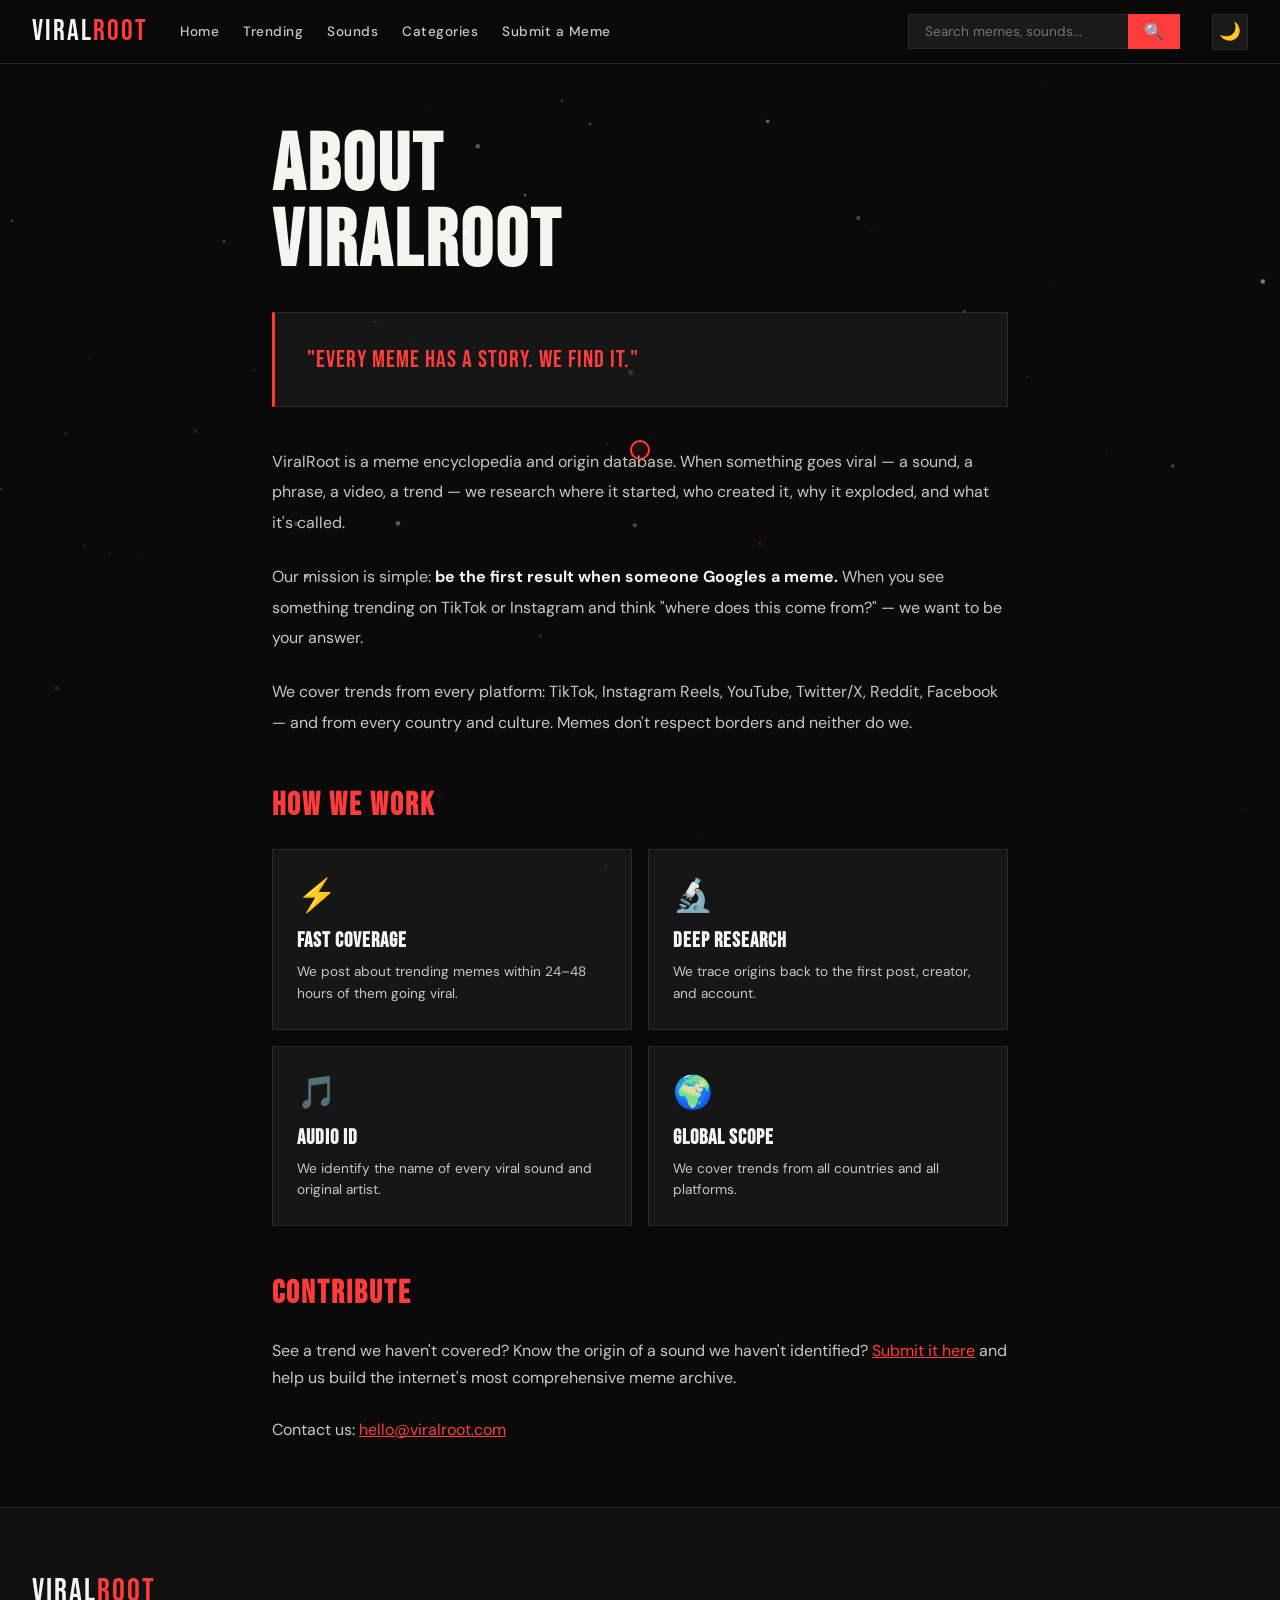
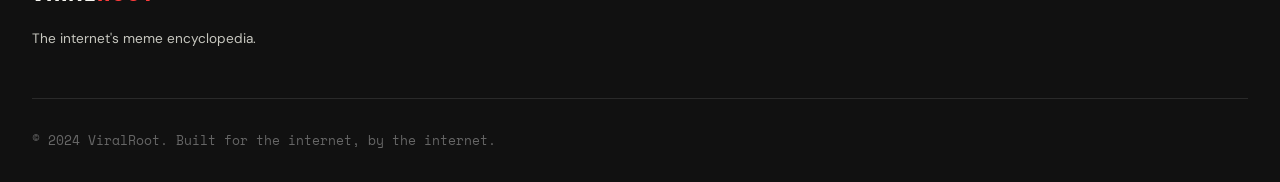
==== commit f8054e51: "new ui and google form fix" ====
--- a/about.html
+++ b/about.html
@@ -10,6 +10,8 @@
   <link rel="stylesheet" href="style.css"/>
 </head>
 <body class="dark-mode">
+  <div class="custom-cursor" id="customCursor"></div>
+  <canvas id="dustCanvas" class="dust-canvas"></canvas>
   <nav class="navbar">
     <a href="index.html" class="logo">VIRAL<span>ROOT</span></a>
     <div class="nav-links">
--- a/style.css
+++ b/style.css
@@ -26,6 +26,11 @@
   color: var(--white);
   font-family: var(--font-body);
   overflow-x: hidden;
+  cursor: none; /* For custom cursor */
+}
+/* Ensure standard interactive elements show our custom cursor behavior, not system pointer */
+a, button, input, select, textarea, .meme-card, .sound-card, .platform-card, .featured-card {
+  cursor: none !important;
 }
 
 /* ===== NAVBAR ===== */
@@ -233,27 +238,83 @@
   justify-content: center;
 }
 
-.big-emoji {
-  font-size: 10rem;
-  animation: float 4s ease-in-out infinite;
-  filter: drop-shadow(0 0 60px rgba(255,60,60,0.3));
-}
-
-.floating-card {
+.center-orb {
+  width: 250px;
+  height: 250px;
+  border-radius: 50%;
+  background: radial-gradient(circle, var(--accent) 0%, transparent 70%);
+  filter: blur(20px);
+  animation: floatOrb 5s ease-in-out infinite;
+  opacity: 0.5;
+}
+@keyframes floatOrb {
+  0%, 100% { transform: scale(1) translateY(0); opacity: 0.5; }
+  50% { transform: scale(1.1) translateY(-20px); opacity: 0.8; }
+}
+
+.floating-component {
   position: absolute;
   background: var(--card);
   border: 1px solid var(--border);
-  padding: 0.75rem 1.25rem;
-  font-family: var(--font-mono);
-  font-size: 0.8rem;
-  font-weight: 700;
-  letter-spacing: 1px;
-  white-space: nowrap;
-}
-.c1 { top: 15%; left: 5%; color: var(--accent); border-color: var(--accent); animation: float 3s ease-in-out infinite; }
-.c2 { top: 40%; right: 5%; color: var(--green); border-color: var(--green); animation: float 3.5s 0.5s ease-in-out infinite; }
-.c3 { bottom: 20%; left: 10%; color: var(--yellow); border-color: var(--yellow); animation: float 4s 1s ease-in-out infinite; }
-
+  padding: 0.75rem;
+  border-radius: 8px;
+  display: flex;
+  align-items: center;
+  gap: 1rem;
+  width: 240px;
+  box-shadow: 0 10px 30px rgba(0,0,0,0.5);
+  backdrop-filter: blur(10px);
+}
+.fc-img, .fc-icon {
+  width: 48px;
+  height: 48px;
+  border-radius: 4px;
+  background-size: cover;
+  background-position: center;
+  background-color: var(--dark2);
+  flex-shrink: 0;
+}
+.fc-info h4 {
+  font-family: var(--font-display);
+  font-size: 1.1rem;
+  letter-spacing: 1px;
+  margin-bottom: 0.2rem;
+}
+.fc-info span {
+  font-family: var(--font-mono);
+  font-size: 0.65rem;
+  color: var(--text);
+}
+
+.c1 { top: 15%; left: 0%; border-color: rgba(255,255,255,0.1); animation: float 4s ease-in-out infinite; z-index: 2; transform: rotate(-5deg); }
+.c2 { top: 40%; right: -5%; border-color: rgba(0,255,135,0.3); animation: float 3.5s 0.5s ease-in-out infinite; z-index: 3; transform: rotate(5deg); }
+.c3 { bottom: 20%; left: 10%; border-color: rgba(255,60,60,0.3); animation: float 5s 1s ease-in-out infinite; z-index: 4; transform: rotate(-2deg); }
+
+/* CUSTOM CURSOR & CANVAS */
+.custom-cursor {
+  position: fixed;
+  top: 0; left: 0;
+  width: 20px; height: 20px;
+  border: 2px solid var(--accent);
+  border-radius: 50%;
+  pointer-events: none;
+  transform: translate(-50%, -50%);
+  z-index: 99999;
+  transition: width 0.2s, height 0.2s, background 0.2s, border-color 0.2s;
+  background: rgba(255,60,60,0.1);
+}
+.custom-cursor.hover {
+  width: 40px; height: 40px;
+  background: rgba(255,60,60,0.3);
+  border-color: transparent;
+}
+.dust-canvas {
+  position: fixed;
+  top: 0; left: 0;
+  width: 100vw; height: 100vh;
+  pointer-events: none;
+  z-index: 500; /* Overlays sections but below navbar (1000) */
+}
 /* ===== TICKER ===== */
 .ticker {
   background: var(--accent);
